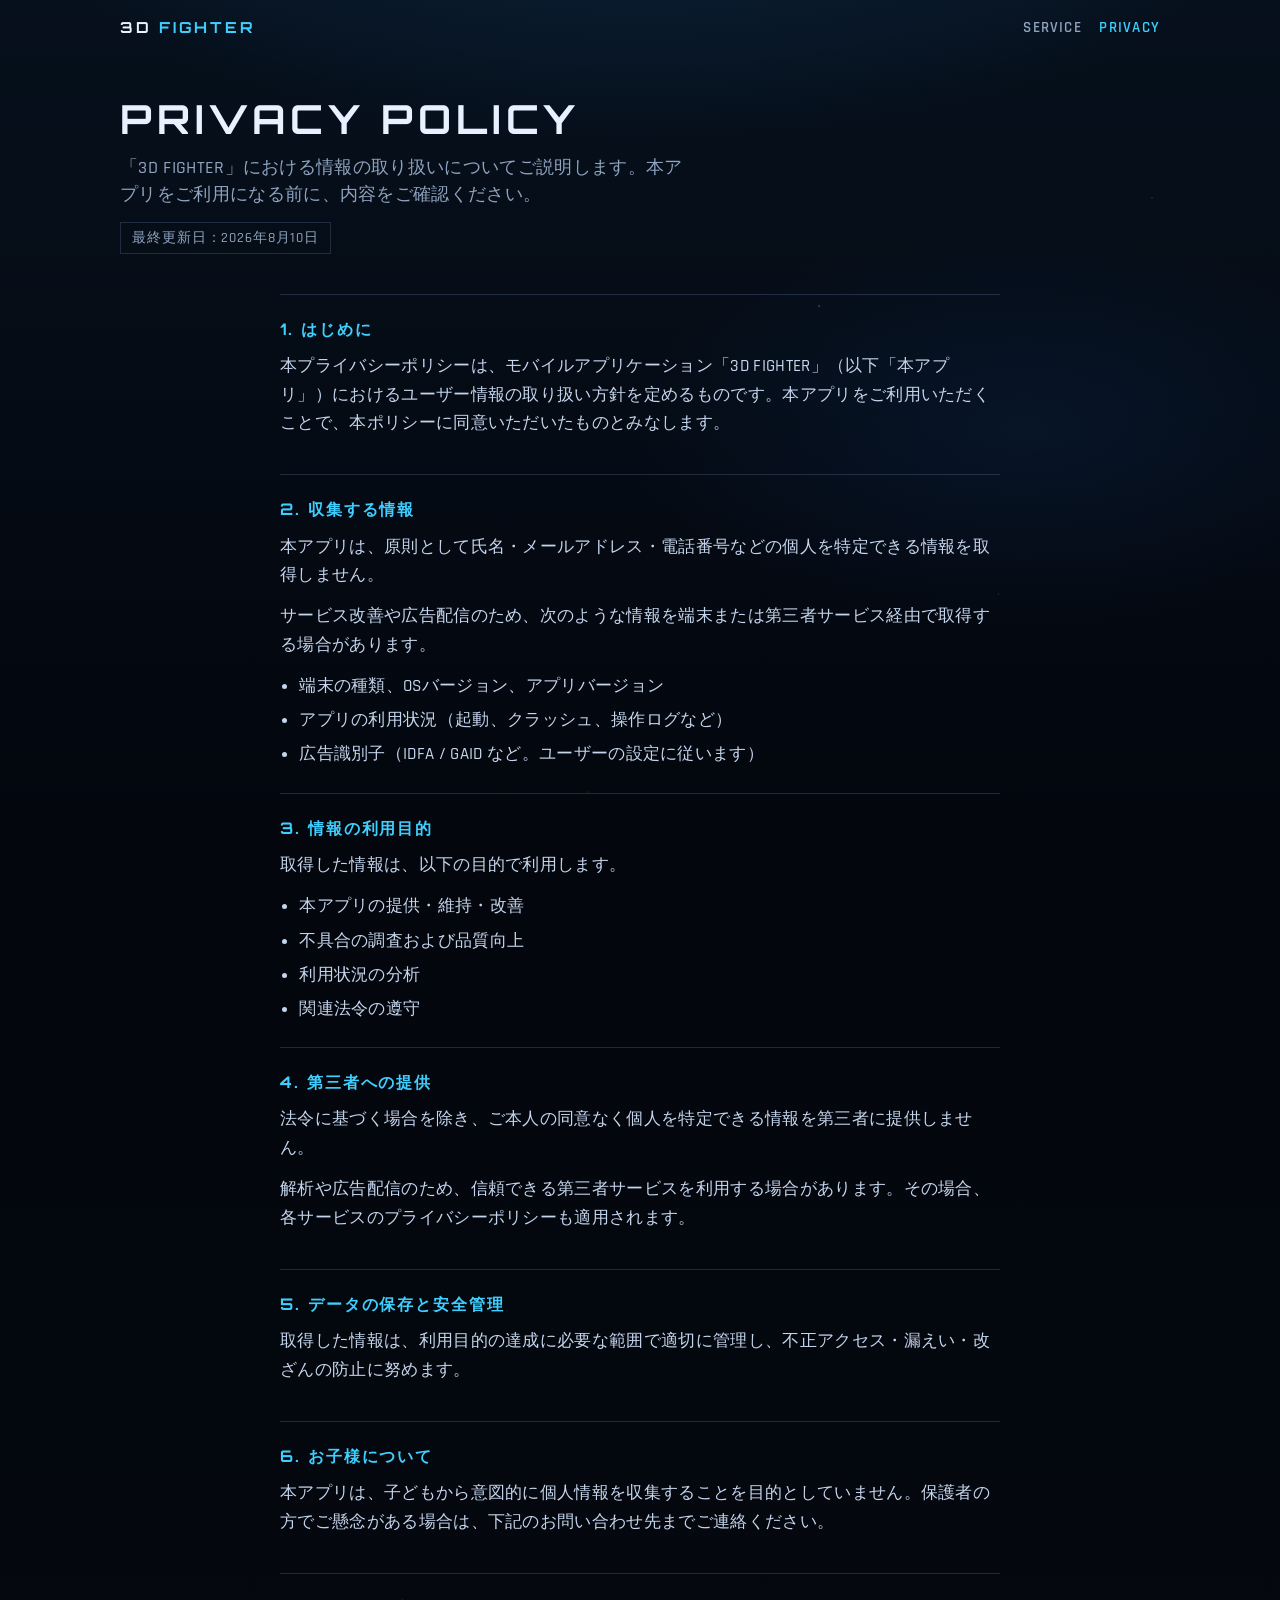
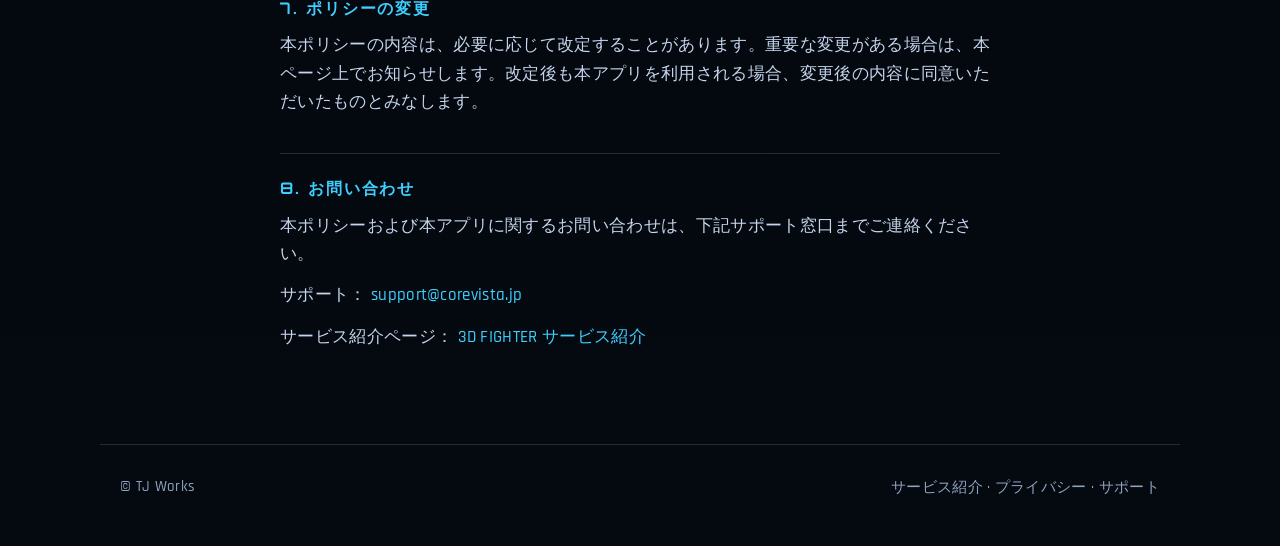
==== privacy.html @ 977a90ab "initial commit" ====
<!DOCTYPE html>
<html lang="ja">
<head>
  <meta charset="UTF-8">
  <meta name="viewport" content="width=device-width, initial-scale=1">
  <title>3D FIGHTER — プライバシーポリシー</title>
  <meta name="description" content="3D FIGHTERのプライバシーポリシー。本アプリにおける個人情報の取り扱いについてご説明します。">
  <meta name="theme-color" content="#03060d">
  <link rel="preconnect" href="https://fonts.googleapis.com">
  <link rel="preconnect" href="https://fonts.gstatic.com" crossorigin>
  <link href="https://fonts.googleapis.com/css2?family=Orbitron:wght@600;700;800&family=Rajdhani:wght@500;600;700&display=swap" rel="stylesheet">
  <link rel="stylesheet" href="styles.css">
</head>
<body>
  <div class="stars" aria-hidden="true"></div>

  <header class="site-header">
    <a class="logo" href="index.html">3D <span>FIGHTER</span></a>
    <nav class="nav" aria-label="メイン">
      <a href="index.html">Service</a>
      <a href="privacy.html" aria-current="page">Privacy</a>
    </nav>
  </header>

  <main>
    <section class="page-hero">
      <h1>Privacy Policy</h1>
      <p>「3D FIGHTER」における情報の取り扱いについてご説明します。本アプリをご利用になる前に、内容をご確認ください。</p>
      <span class="updated">最終更新日：2026年8月10日</span>
    </section>

    <div class="policy">
      <article>
        <h2>1. はじめに</h2>
        <p>本プライバシーポリシーは、モバイルアプリケーション「3D FIGHTER」（以下「本アプリ」）におけるユーザー情報の取り扱い方針を定めるものです。本アプリをご利用いただくことで、本ポリシーに同意いただいたものとみなします。</p>
      </article>

      <article>
        <h2>2. 収集する情報</h2>
        <p>本アプリは、原則として氏名・メールアドレス・電話番号などの個人を特定できる情報を取得しません。</p>
        <p>サービス改善や広告配信のため、次のような情報を端末または第三者サービス経由で取得する場合があります。</p>
        <ul>
          <li>端末の種類、OSバージョン、アプリバージョン</li>
          <li>アプリの利用状況（起動、クラッシュ、操作ログなど）</li>
          <li>広告識別子（IDFA / GAID など。ユーザーの設定に従います）</li>
        </ul>
      </article>

      <article>
        <h2>3. 情報の利用目的</h2>
        <p>取得した情報は、以下の目的で利用します。</p>
        <ul>
          <li>本アプリの提供・維持・改善</li>
          <li>不具合の調査および品質向上</li>
          <li>利用状況の分析</li>
          <li>関連法令の遵守</li>
        </ul>
      </article>

      <article>
        <h2>4. 第三者への提供</h2>
        <p>法令に基づく場合を除き、ご本人の同意なく個人を特定できる情報を第三者に提供しません。</p>
        <p>解析や広告配信のため、信頼できる第三者サービスを利用する場合があります。その場合、各サービスのプライバシーポリシーも適用されます。</p>
      </article>

      <article>
        <h2>5. データの保存と安全管理</h2>
        <p>取得した情報は、利用目的の達成に必要な範囲で適切に管理し、不正アクセス・漏えい・改ざんの防止に努めます。</p>
      </article>

      <article>
        <h2>6. お子様について</h2>
        <p>本アプリは、子どもから意図的に個人情報を収集することを目的としていません。保護者の方でご懸念がある場合は、下記のお問い合わせ先までご連絡ください。</p>
      </article>

      <article>
        <h2>7. ポリシーの変更</h2>
        <p>本ポリシーの内容は、必要に応じて改定することがあります。重要な変更がある場合は、本ページ上でお知らせします。改定後も本アプリを利用される場合、変更後の内容に同意いただいたものとみなします。</p>
      </article>

      <article>
        <h2>8. お問い合わせ</h2>
        <p>本ポリシーおよび本アプリに関するお問い合わせは、下記サポート窓口までご連絡ください。</p>
        <p>サポート： <a href="mailto:support@corevista.jp">support@corevista.jp</a></p>
        <p>サービス紹介ページ： <a href="index.html">3D FIGHTER サービス紹介</a></p>
      </article>
    </div>
  </main>

  <footer class="site-footer">
    <span>© TJ Works</span>
    <span>
      <a href="index.html">サービス紹介</a>
      ·
      <a href="privacy.html">プライバシー</a>
      ·
      <a href="mailto:support@corevista.jp">サポート</a>
    </span>
  </footer>
</body>
</html>
---- styles.css ----
:root {
  --bg-deep: #03060d;
  --bg-mid: #0a1424;
  --ink: #e8f1ff;
  --muted: #8fa3bf;
  --accent: #3ecfff;
  --accent-dim: rgba(62, 207, 255, 0.18);
  --line: rgba(160, 200, 255, 0.18);
  --panel: rgba(8, 16, 30, 0.72);
  --font-display: "Orbitron", "Segoe UI", sans-serif;
  --font-body: "Rajdhani", "Hiragino Sans", "Noto Sans JP", sans-serif;
  --max: 1080px;
}

*,
*::before,
*::after {
  box-sizing: border-box;
}

html {
  scroll-behavior: smooth;
}

body {
  margin: 0;
  min-height: 100vh;
  color: var(--ink);
  font-family: var(--font-body);
  font-weight: 500;
  letter-spacing: 0.02em;
  background:
    radial-gradient(1200px 600px at 50% -10%, rgba(40, 110, 180, 0.28), transparent 60%),
    radial-gradient(800px 400px at 80% 20%, rgba(20, 70, 140, 0.16), transparent 50%),
    linear-gradient(180deg, #06101c 0%, var(--bg-deep) 40%, #050910 100%);
  overflow-x: hidden;
}

img,
video {
  max-width: 100%;
  display: block;
}

a {
  color: var(--accent);
  text-decoration: none;
}

a:hover {
  text-decoration: underline;
}

.stars {
  position: fixed;
  inset: 0;
  pointer-events: none;
  z-index: 0;
  background-image:
    radial-gradient(1px 1px at 12% 18%, rgba(255, 255, 255, 0.7), transparent),
    radial-gradient(1px 1px at 28% 72%, rgba(255, 255, 255, 0.45), transparent),
    radial-gradient(1.5px 1.5px at 64% 34%, rgba(255, 255, 255, 0.55), transparent),
    radial-gradient(1px 1px at 78% 66%, rgba(255, 255, 255, 0.4), transparent),
    radial-gradient(1px 1px at 90% 22%, rgba(255, 255, 255, 0.5), transparent),
    radial-gradient(1px 1px at 46% 88%, rgba(255, 255, 255, 0.35), transparent);
  opacity: 0.55;
  animation: twinkle 8s ease-in-out infinite alternate;
}

@keyframes twinkle {
  from { opacity: 0.35; }
  to { opacity: 0.7; }
}

.site-header {
  position: relative;
  z-index: 2;
  display: flex;
  align-items: center;
  justify-content: space-between;
  gap: 1rem;
  max-width: var(--max);
  margin: 0 auto;
  padding: 1.1rem 1.25rem;
}

.logo {
  font-family: var(--font-display);
  font-weight: 700;
  font-size: 0.95rem;
  letter-spacing: 0.18em;
  color: var(--ink);
  text-decoration: none;
}

.logo span {
  color: var(--accent);
}

.nav {
  display: flex;
  gap: 1.1rem;
  font-size: 0.95rem;
  font-weight: 600;
  letter-spacing: 0.08em;
  text-transform: uppercase;
}

.nav a {
  color: var(--muted);
  text-decoration: none;
}

.nav a:hover,
.nav a[aria-current="page"] {
  color: var(--accent);
}

.hero {
  position: relative;
  z-index: 1;
  min-height: 100svh;
  display: grid;
  align-items: end;
  overflow: hidden;
}

.hero-media {
  position: absolute;
  inset: 0;
  z-index: 0;
}

.hero-media video,
.hero-media img {
  width: 100%;
  height: 100%;
  object-fit: cover;
  object-position: center top;
}

.hero-media::after {
  content: "";
  position: absolute;
  inset: 0;
  background:
    linear-gradient(180deg, rgba(3, 6, 13, 0.25) 0%, rgba(3, 6, 13, 0.35) 35%, rgba(3, 6, 13, 0.92) 78%, var(--bg-deep) 100%),
    linear-gradient(90deg, rgba(3, 6, 13, 0.45), transparent 30%, transparent 70%, rgba(3, 6, 13, 0.45));
}

.hero-content {
  position: relative;
  z-index: 1;
  max-width: var(--max);
  width: 100%;
  margin: 0 auto;
  padding: 2rem 1.25rem 3.5rem;
  animation: rise 1s ease-out both;
}

@keyframes rise {
  from {
    opacity: 0;
    transform: translateY(28px);
  }
  to {
    opacity: 1;
    transform: translateY(0);
  }
}

.brand {
  margin: 0 0 0.85rem;
  font-family: var(--font-display);
  font-size: clamp(2.4rem, 9vw, 4.8rem);
  font-weight: 800;
  line-height: 0.95;
  letter-spacing: 0.08em;
  text-shadow: 0 0 40px rgba(62, 207, 255, 0.35);
}

.brand small {
  display: block;
  font-size: 0.42em;
  letter-spacing: 0.28em;
  color: var(--accent);
}

.lead {
  max-width: 34rem;
  margin: 0 0 1.6rem;
  font-size: clamp(1.15rem, 3.2vw, 1.45rem);
  line-height: 1.45;
  color: #d7e6ff;
}

.cta-row {
  display: flex;
  flex-wrap: wrap;
  gap: 0.85rem;
}

.btn {
  display: inline-flex;
  align-items: center;
  justify-content: center;
  min-height: 3rem;
  padding: 0.7rem 1.35rem;
  border: 1px solid rgba(62, 207, 255, 0.55);
  background: linear-gradient(180deg, rgba(30, 90, 140, 0.55), rgba(10, 30, 55, 0.85));
  color: #fff;
  font-family: var(--font-display);
  font-size: 0.78rem;
  font-weight: 600;
  letter-spacing: 0.16em;
  text-decoration: none;
  text-transform: uppercase;
  clip-path: polygon(10px 0, 100% 0, 100% calc(100% - 10px), calc(100% - 10px) 100%, 0 100%, 0 10px);
  transition: transform 0.2s ease, box-shadow 0.2s ease, background 0.2s ease;
}

.btn:hover {
  transform: translateY(-2px);
  text-decoration: none;
  box-shadow: 0 8px 28px rgba(62, 207, 255, 0.22);
  background: linear-gradient(180deg, rgba(40, 120, 180, 0.7), rgba(12, 40, 70, 0.9));
}

.btn-ghost {
  background: transparent;
  border-color: var(--line);
}

.section {
  position: relative;
  z-index: 1;
  max-width: var(--max);
  margin: 0 auto;
  padding: 3.5rem 1.25rem;
}

.section h2 {
  margin: 0 0 0.65rem;
  font-family: var(--font-display);
  font-size: clamp(1.35rem, 4vw, 1.9rem);
  letter-spacing: 0.14em;
  text-transform: uppercase;
}

.section > p {
  margin: 0 0 1.8rem;
  max-width: 38rem;
  color: var(--muted);
  font-size: 1.15rem;
  line-height: 1.55;
}

.features {
  display: grid;
  gap: 1rem;
}

@media (min-width: 720px) {
  .features {
    grid-template-columns: repeat(3, 1fr);
  }
}

.feature {
  padding: 1.25rem 1.15rem 1.35rem;
  border-top: 1px solid var(--line);
  background: linear-gradient(180deg, var(--accent-dim), transparent 70%);
  animation: fade-up 0.8s ease both;
}

.feature:nth-child(2) { animation-delay: 0.1s; }
.feature:nth-child(3) { animation-delay: 0.2s; }

@keyframes fade-up {
  from {
    opacity: 0;
    transform: translateY(16px);
  }
  to {
    opacity: 1;
    transform: translateY(0);
  }
}

.feature h3 {
  margin: 0 0 0.45rem;
  font-family: var(--font-display);
  font-size: 0.95rem;
  letter-spacing: 0.12em;
  text-transform: uppercase;
  color: var(--accent);
}

.feature p {
  margin: 0;
  color: #c5d5ec;
  font-size: 1.05rem;
  line-height: 1.5;
}

.gallery {
  display: grid;
  gap: 1rem;
}

@media (min-width: 760px) {
  .gallery {
    grid-template-columns: 1.1fr 0.9fr;
    align-items: start;
  }
}

.phone {
  position: relative;
  margin: 0 auto;
  max-width: 280px;
  border: 1px solid var(--line);
  background: #000;
  overflow: hidden;
  box-shadow: 0 20px 50px rgba(0, 0, 0, 0.45);
  animation: fade-up 0.9s ease both;
}

.phone img {
  width: 100%;
  aspect-ratio: 9 / 19.5;
  object-fit: cover;
  object-position: center top;
}

.gallery-copy {
  padding-top: 0.5rem;
}

.gallery-copy ul {
  margin: 0;
  padding: 0;
  list-style: none;
}

.gallery-copy li {
  position: relative;
  margin-bottom: 1rem;
  padding-left: 1.1rem;
  color: #c8d8ef;
  font-size: 1.1rem;
  line-height: 1.45;
}

.gallery-copy li::before {
  content: "";
  position: absolute;
  left: 0;
  top: 0.55em;
  width: 0.45rem;
  height: 0.45rem;
  background: var(--accent);
  box-shadow: 0 0 10px rgba(62, 207, 255, 0.7);
}

.site-footer {
  position: relative;
  z-index: 1;
  max-width: var(--max);
  margin: 0 auto;
  padding: 2rem 1.25rem 3rem;
  border-top: 1px solid var(--line);
  color: var(--muted);
  font-size: 0.95rem;
  display: flex;
  flex-wrap: wrap;
  gap: 0.75rem 1.5rem;
  justify-content: space-between;
}

.site-footer a {
  color: var(--muted);
}

.site-footer a:hover {
  color: var(--accent);
}

/* Privacy page */
.page-hero {
  position: relative;
  z-index: 1;
  max-width: var(--max);
  margin: 0 auto;
  padding: 2.5rem 1.25rem 1rem;
  animation: rise 0.8s ease both;
}

.page-hero h1 {
  margin: 0 0 0.6rem;
  font-family: var(--font-display);
  font-size: clamp(1.7rem, 5vw, 2.5rem);
  letter-spacing: 0.12em;
  text-transform: uppercase;
}

.page-hero p {
  margin: 0;
  max-width: 36rem;
  color: var(--muted);
  font-size: 1.15rem;
  line-height: 1.5;
}

.policy {
  position: relative;
  z-index: 1;
  max-width: 760px;
  margin: 0 auto;
  padding: 1.5rem 1.25rem 3.5rem;
}

.policy article {
  padding: 1.5rem 0;
  border-top: 1px solid var(--line);
  animation: fade-up 0.7s ease both;
}

.policy h2 {
  margin: 0 0 0.7rem;
  font-family: var(--font-display);
  font-size: 1rem;
  letter-spacing: 0.12em;
  text-transform: uppercase;
  color: var(--accent);
}

.policy p,
.policy li {
  color: #c5d5ec;
  font-size: 1.08rem;
  line-height: 1.65;
}

.policy p {
  margin: 0 0 0.8rem;
}

.policy ul {
  margin: 0;
  padding-left: 1.2rem;
}

.policy li + li {
  margin-top: 0.35rem;
}

.updated {
  display: inline-block;
  margin-top: 0.8rem;
  padding: 0.35rem 0.7rem;
  border: 1px solid var(--line);
  color: var(--muted);
  font-size: 0.9rem;
  letter-spacing: 0.06em;
}

@media (prefers-reduced-motion: reduce) {
  *,
  *::before,
  *::after {
    animation: none !important;
    transition: none !important;
  }

  html {
    scroll-behavior: auto;
  }
}
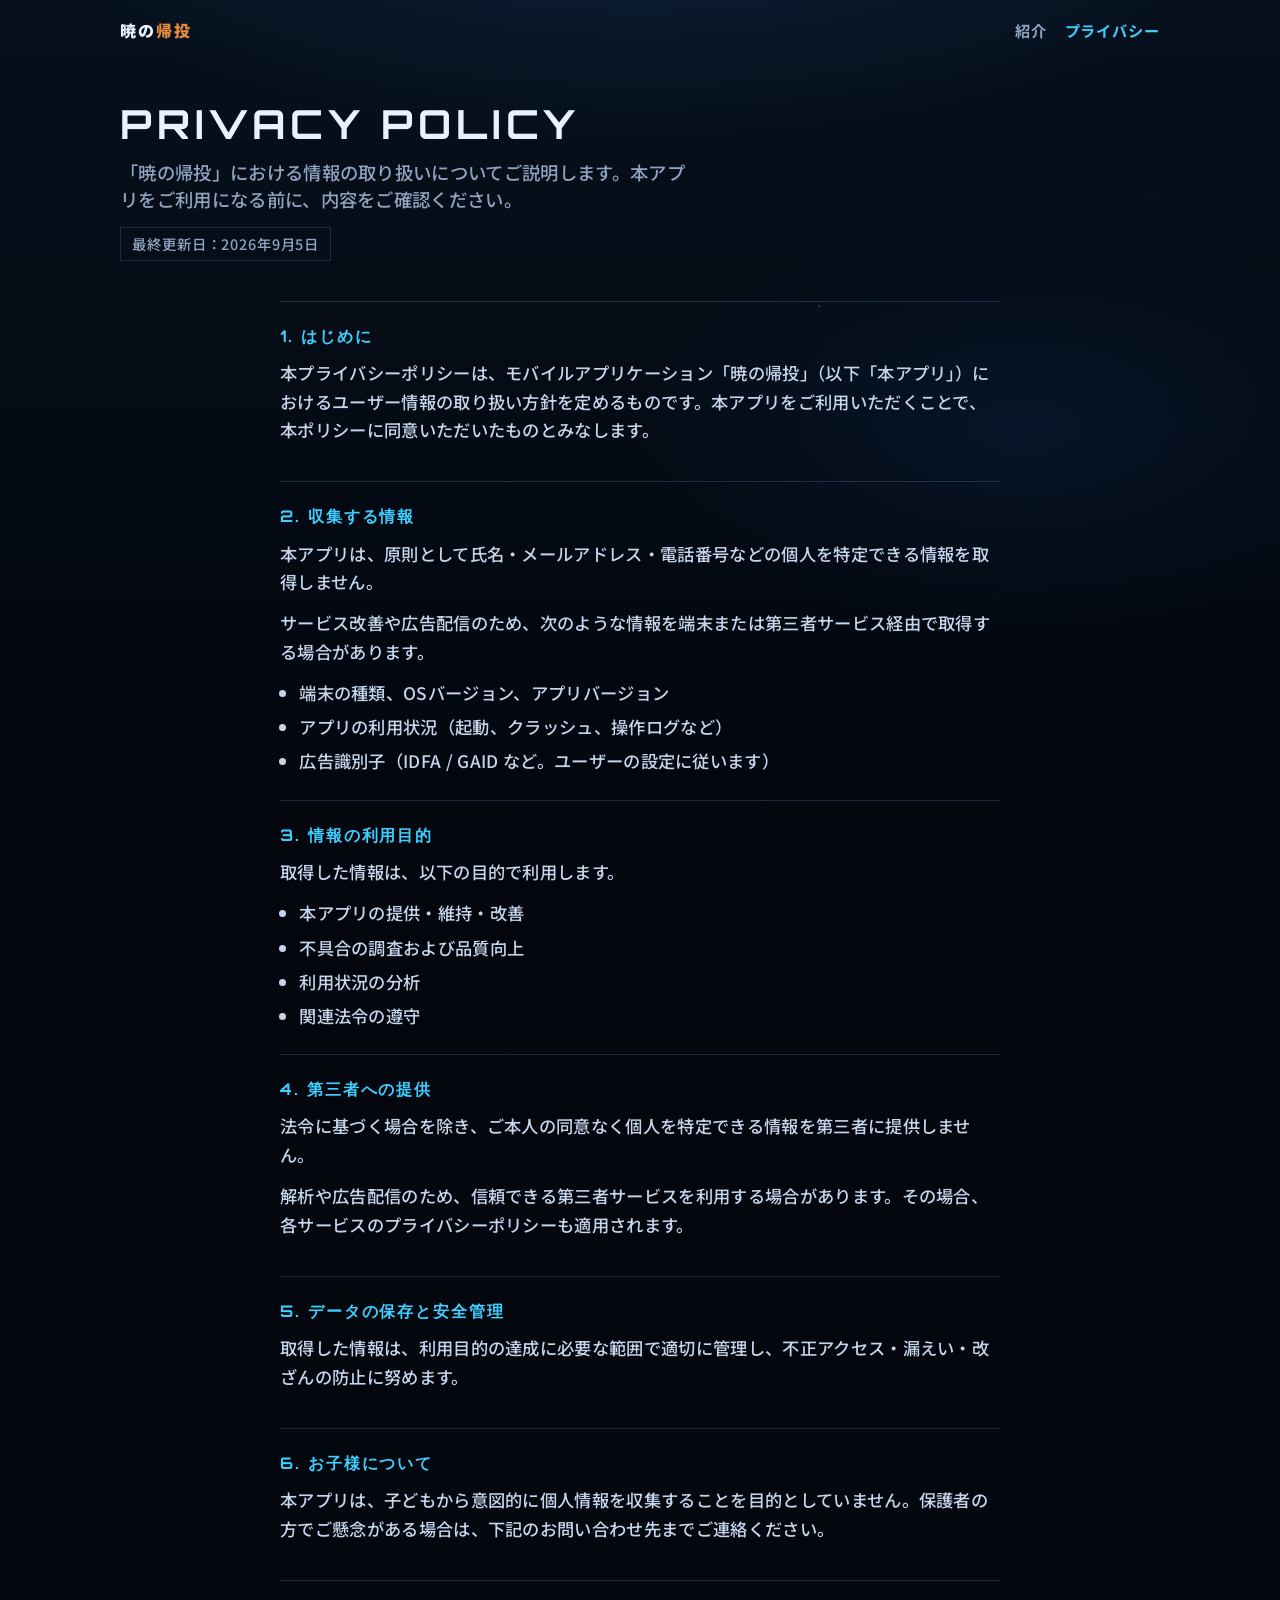
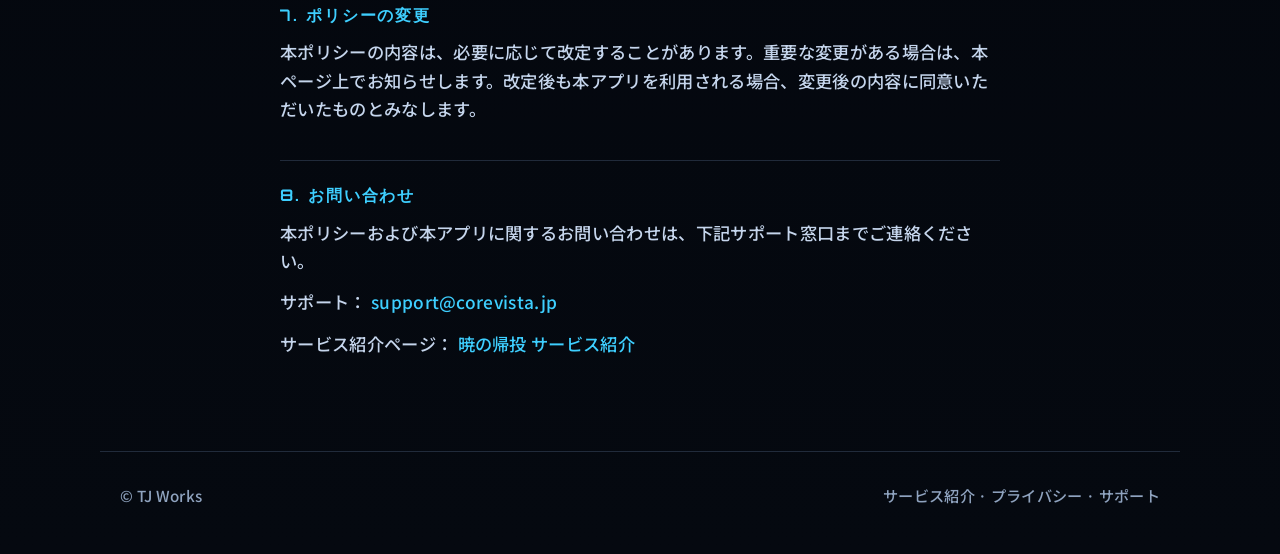
==== commit 472be977: "update" ====
--- a/privacy.html
+++ b/privacy.html
@@ -3,36 +3,36 @@
 <head>
   <meta charset="UTF-8">
   <meta name="viewport" content="width=device-width, initial-scale=1">
-  <title>3D FIGHTER — プライバシーポリシー</title>
-  <meta name="description" content="3D FIGHTERのプライバシーポリシー。本アプリにおける個人情報の取り扱いについてご説明します。">
+  <title>暁の帰投 — プライバシーポリシー</title>
+  <meta name="description" content="暁の帰投のプライバシーポリシー。本アプリにおける個人情報の取り扱いについてご説明します。">
   <meta name="theme-color" content="#03060d">
   <link rel="preconnect" href="https://fonts.googleapis.com">
   <link rel="preconnect" href="https://fonts.gstatic.com" crossorigin>
-  <link href="https://fonts.googleapis.com/css2?family=Orbitron:wght@600;700;800&family=Rajdhani:wght@500;600;700&display=swap" rel="stylesheet">
+  <link href="https://fonts.googleapis.com/css2?family=Noto+Sans+JP:wght@500;700;900&family=Orbitron:wght@600;700;800&family=Rajdhani:wght@500;600;700&display=swap" rel="stylesheet">
   <link rel="stylesheet" href="styles.css">
 </head>
 <body>
   <div class="stars" aria-hidden="true"></div>
 
   <header class="site-header">
-    <a class="logo" href="index.html">3D <span>FIGHTER</span></a>
+    <a class="logo" href="index.html">暁の<span>帰投</span></a>
     <nav class="nav" aria-label="メイン">
-      <a href="index.html">Service</a>
-      <a href="privacy.html" aria-current="page">Privacy</a>
+      <a href="index.html">紹介</a>
+      <a href="privacy.html" aria-current="page">プライバシー</a>
     </nav>
   </header>
 
   <main>
     <section class="page-hero">
       <h1>Privacy Policy</h1>
-      <p>「3D FIGHTER」における情報の取り扱いについてご説明します。本アプリをご利用になる前に、内容をご確認ください。</p>
-      <span class="updated">最終更新日：2026年8月10日</span>
+      <p>「暁の帰投」における情報の取り扱いについてご説明します。本アプリをご利用になる前に、内容をご確認ください。</p>
+      <span class="updated">最終更新日：2026年9月5日</span>
     </section>
 
     <div class="policy">
       <article>
         <h2>1. はじめに</h2>
-        <p>本プライバシーポリシーは、モバイルアプリケーション「3D FIGHTER」（以下「本アプリ」）におけるユーザー情報の取り扱い方針を定めるものです。本アプリをご利用いただくことで、本ポリシーに同意いただいたものとみなします。</p>
+        <p>本プライバシーポリシーは、モバイルアプリケーション「暁の帰投」（以下「本アプリ」）におけるユーザー情報の取り扱い方針を定めるものです。本アプリをご利用いただくことで、本ポリシーに同意いただいたものとみなします。</p>
       </article>
 
       <article>
@@ -82,7 +82,7 @@
         <h2>8. お問い合わせ</h2>
         <p>本ポリシーおよび本アプリに関するお問い合わせは、下記サポート窓口までご連絡ください。</p>
         <p>サポート： <a href="mailto:support@corevista.jp">support@corevista.jp</a></p>
-        <p>サービス紹介ページ： <a href="index.html">3D FIGHTER サービス紹介</a></p>
+        <p>サービス紹介ページ： <a href="index.html">暁の帰投 サービス紹介</a></p>
       </article>
     </div>
   </main>
--- a/styles.css
+++ b/styles.css
@@ -4,11 +4,13 @@
   --ink: #e8f1ff;
   --muted: #8fa3bf;
   --accent: #3ecfff;
+  --warm: #e08a3c;
   --accent-dim: rgba(62, 207, 255, 0.18);
   --line: rgba(160, 200, 255, 0.18);
   --panel: rgba(8, 16, 30, 0.72);
   --font-display: "Orbitron", "Segoe UI", sans-serif;
-  --font-body: "Rajdhani", "Hiragino Sans", "Noto Sans JP", sans-serif;
+  --font-jp: "Noto Sans JP", "Hiragino Sans", "Yu Gothic", sans-serif;
+  --font-body: "Noto Sans JP", "Rajdhani", "Hiragino Sans", sans-serif;
   --max: 1080px;
 }
 
@@ -85,25 +87,24 @@
 }
 
 .logo {
-  font-family: var(--font-display);
-  font-weight: 700;
-  font-size: 0.95rem;
-  letter-spacing: 0.18em;
+  font-family: var(--font-jp);
+  font-weight: 900;
+  font-size: 1rem;
+  letter-spacing: 0.12em;
   color: var(--ink);
   text-decoration: none;
 }
 
 .logo span {
-  color: var(--accent);
+  color: var(--warm);
 }
 
 .nav {
   display: flex;
   gap: 1.1rem;
   font-size: 0.95rem;
-  font-weight: 600;
-  letter-spacing: 0.08em;
-  text-transform: uppercase;
+  font-weight: 700;
+  letter-spacing: 0.06em;
 }
 
 .nav a {
@@ -169,28 +170,30 @@
   }
 }
 
-.brand {
-  margin: 0 0 0.85rem;
-  font-family: var(--font-display);
-  font-size: clamp(2.4rem, 9vw, 4.8rem);
-  font-weight: 800;
-  line-height: 0.95;
+.eyebrow {
+  margin: 0 0 0.55rem;
+  font-family: var(--font-jp);
+  font-size: 0.95rem;
+  font-weight: 700;
+  letter-spacing: 0.28em;
+  color: var(--warm);
+}
+
+.brand-jp {
+  margin: 0 0 0.7rem;
+  font-family: var(--font-jp);
+  font-size: clamp(2.6rem, 10vw, 4.6rem);
+  font-weight: 900;
+  line-height: 1.05;
   letter-spacing: 0.08em;
-  text-shadow: 0 0 40px rgba(62, 207, 255, 0.35);
-}
-
-.brand small {
-  display: block;
-  font-size: 0.42em;
-  letter-spacing: 0.28em;
-  color: var(--accent);
+  text-shadow: 0 0 40px rgba(62, 207, 255, 0.28);
 }
 
 .lead {
   max-width: 34rem;
   margin: 0 0 1.6rem;
   font-size: clamp(1.15rem, 3.2vw, 1.45rem);
-  line-height: 1.45;
+  line-height: 1.55;
   color: #d7e6ff;
 }
 
@@ -209,12 +212,11 @@
   border: 1px solid rgba(62, 207, 255, 0.55);
   background: linear-gradient(180deg, rgba(30, 90, 140, 0.55), rgba(10, 30, 55, 0.85));
   color: #fff;
-  font-family: var(--font-display);
-  font-size: 0.78rem;
-  font-weight: 600;
-  letter-spacing: 0.16em;
+  font-family: var(--font-jp);
+  font-size: 0.9rem;
+  font-weight: 700;
+  letter-spacing: 0.12em;
   text-decoration: none;
-  text-transform: uppercase;
   clip-path: polygon(10px 0, 100% 0, 100% calc(100% - 10px), calc(100% - 10px) 100%, 0 100%, 0 10px);
   transition: transform 0.2s ease, box-shadow 0.2s ease, background 0.2s ease;
 }
@@ -241,10 +243,11 @@
 
 .section h2 {
   margin: 0 0 0.65rem;
-  font-family: var(--font-display);
-  font-size: clamp(1.35rem, 4vw, 1.9rem);
-  letter-spacing: 0.14em;
-  text-transform: uppercase;
+  font-family: var(--font-jp);
+  font-size: clamp(1.35rem, 4vw, 1.85rem);
+  font-weight: 900;
+  letter-spacing: 0.12em;
+  color: var(--warm);
 }
 
 .section > p {
@@ -252,7 +255,23 @@
   max-width: 38rem;
   color: var(--muted);
   font-size: 1.15rem;
-  line-height: 1.55;
+  line-height: 1.7;
+}
+
+.prose {
+  max-width: 40rem;
+  margin-bottom: 1.6rem;
+}
+
+.prose p {
+  margin: 0 0 1.1rem;
+  color: #c8d8ef;
+  font-size: 1.12rem;
+  line-height: 1.85;
+}
+
+.prose p:last-child {
+  margin-bottom: 0;
 }
 
 .features {
@@ -289,10 +308,10 @@
 
 .feature h3 {
   margin: 0 0 0.45rem;
-  font-family: var(--font-display);
-  font-size: 0.95rem;
-  letter-spacing: 0.12em;
-  text-transform: uppercase;
+  font-family: var(--font-jp);
+  font-size: 1rem;
+  font-weight: 700;
+  letter-spacing: 0.08em;
   color: var(--accent);
 }
 
@@ -303,21 +322,69 @@
   line-height: 1.5;
 }
 
-.gallery {
+.mission-list {
+  margin: 0;
+  padding: 0;
+  list-style: none;
   display: grid;
+  gap: 0.75rem;
+}
+
+.mission-list li {
+  display: grid;
+  grid-template-columns: auto 1fr;
   gap: 1rem;
+  align-items: start;
+  padding: 1rem 0;
+  border-top: 1px solid var(--line);
+  animation: fade-up 0.7s ease both;
+}
+
+.mission-list li:nth-child(2) { animation-delay: 0.05s; }
+.mission-list li:nth-child(3) { animation-delay: 0.1s; }
+.mission-list li:nth-child(4) { animation-delay: 0.15s; }
+.mission-list li:nth-child(5) { animation-delay: 0.2s; }
+
+.mission-id {
+  font-family: var(--font-display);
+  font-size: 0.85rem;
+  font-weight: 700;
+  letter-spacing: 0.08em;
+  color: var(--warm);
+  padding-top: 0.15rem;
+}
+
+.mission-list strong {
+  display: block;
+  margin-bottom: 0.25rem;
+  font-size: 1.12rem;
+  font-weight: 700;
+  color: var(--ink);
+}
+
+.mission-list span:not(.mission-id) {
+  color: var(--muted);
+  font-size: 1rem;
+  line-height: 1.5;
+}
+
+.shot-grid {
+  display: grid;
+  gap: 1.25rem;
+  justify-items: center;
 }
 
 @media (min-width: 760px) {
-  .gallery {
-    grid-template-columns: 1.1fr 0.9fr;
+  .shot-grid {
+    grid-template-columns: repeat(3, 1fr);
     align-items: start;
   }
 }
 
 .phone {
   position: relative;
-  margin: 0 auto;
+  margin: 0;
+  width: 100%;
   max-width: 280px;
   border: 1px solid var(--line);
   background: #000;
@@ -326,6 +393,9 @@
   animation: fade-up 0.9s ease both;
 }
 
+.phone:nth-child(2) { animation-delay: 0.1s; }
+.phone:nth-child(3) { animation-delay: 0.2s; }
+
 .phone img {
   width: 100%;
   aspect-ratio: 9 / 19.5;
@@ -333,34 +403,31 @@
   object-position: center top;
 }
 
-.gallery-copy {
-  padding-top: 0.5rem;
-}
-
-.gallery-copy ul {
-  margin: 0;
-  padding: 0;
-  list-style: none;
-}
-
-.gallery-copy li {
-  position: relative;
-  margin-bottom: 1rem;
-  padding-left: 1.1rem;
-  color: #c8d8ef;
-  font-size: 1.1rem;
-  line-height: 1.45;
-}
-
-.gallery-copy li::before {
-  content: "";
-  position: absolute;
-  left: 0;
-  top: 0.55em;
-  width: 0.45rem;
-  height: 0.45rem;
-  background: var(--accent);
-  box-shadow: 0 0 10px rgba(62, 207, 255, 0.7);
+.phone figcaption {
+  padding: 0.65rem 0.75rem 0.85rem;
+  border-top: 1px solid var(--line);
+  color: var(--muted);
+  font-size: 0.9rem;
+  letter-spacing: 0.12em;
+  text-align: center;
+}
+
+.rule {
+  border-top: 1px solid var(--line);
+  border-bottom: 1px solid var(--line);
+  background: linear-gradient(180deg, rgba(224, 138, 60, 0.08), transparent 70%);
+}
+
+.rule-text {
+  max-width: 36rem !important;
+  margin-bottom: 0 !important;
+  color: #d7e6ff !important;
+  font-size: clamp(1.15rem, 3vw, 1.35rem) !important;
+  line-height: 1.75 !important;
+}
+
+.rule-text strong {
+  color: var(--warm);
 }
 
 .site-footer {
